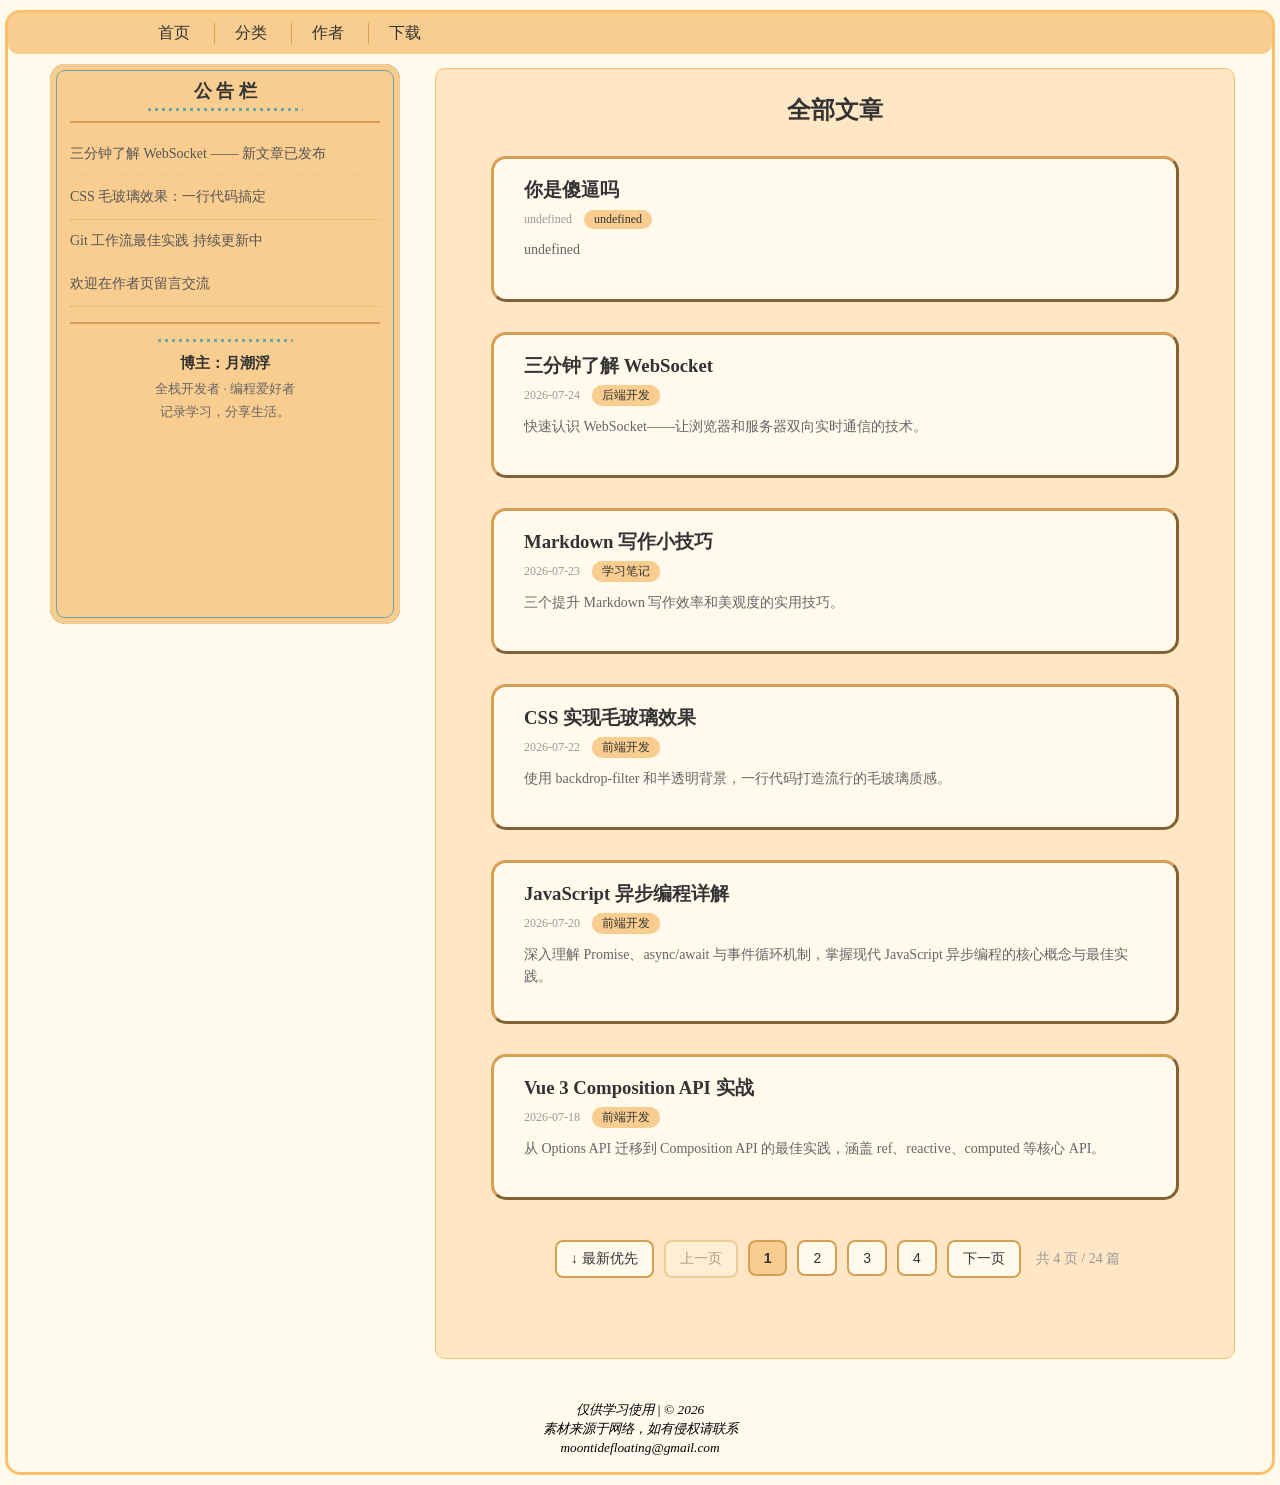
==== index.html @ 4bbd5455 "Add files via upload" ====
<!DOCTYPE html>
<html>
	<head>
		<meta charset="utf-8">
		<meta name="viewport" content="width=device-width, initial-scale=1.0">
		<title>博客</title>
		<link rel="stylesheet" href="123.css" />
	</head>
	<body>
		<!-- ★ JS数据文件：提供全局变量 window.uniBlogData（所有文章数据） -->
		<script src="articles-data.js"></script>
		<!-- ★ 核心逻辑：分页渲染、排序、分类筛选、文章详情 -->
		<script src="main.js"></script>

		<!-- ====== 顶部导航栏（全站共用） ====== -->
		<header>
			<nav>
				<ul class="nav">
					<li class="nav"><a href="./index.html">首页</a></li>
					<li class="nav"><a href="category.html">分类</a></li>
					<li class="nav"><a href="author.html">作者</a></li>
					<li class="nav"><a href="download.html">下载</a></li>
				</ul>
			</nav>
		</header>

		<!-- ====== 左侧边栏：sticky 吸附，展示公告与博主信息 ====== -->
		<article id="zuolan">
			<!-- 栏目标题 -->
			<div class="ceLanBiaoTou">公 告 栏</div>

			<!-- 公告列表 -->
			<ul class="gongGaoList">
				<li class="gongGaoItem">
					<a href="article.html?id=23">三分钟了解 WebSocket —— 新文章已发布</a>
				</li>
				<li class="gongGaoItem">
					<a href="article.html?id=21">CSS 毛玻璃效果：一行代码搞定</a>
				</li>
				<li class="gongGaoItem">
					<a href="article.html?id=1">Git 工作流最佳实践 持续更新中</a>
				</li>
				<li class="gongGaoItem">
					<a href="#">欢迎在作者页留言交流</a>
				</li>
			</ul>

			<!-- 博主简介 -->
			<div class="ceLanJianJie">
				<p>博主：月潮浮</p>
				<p>全栈开发者 · 编程爱好者</p>
				<p>记录学习，分享生活。</p>
			</div>
		</article>

		<!-- ====== 右侧内容区：文章卡片列表 + 分页 ====== -->
		<article id="youlan">
			<!-- 页面标题（由 JS 动态填入"全部文章"或分类名） -->
			<h2 class="pageTitle" style="text-align:center; color:#333; margin-top:20px;"></h2>

			<!-- 6 个文章卡片容器（JS 每次渲染 6 篇，多余的隐藏） -->
			<section class="wenZhang"></section>
			<section class="wenZhang"></section>
			<section class="wenZhang"></section>
			<section class="wenZhang"></section>
			<section class="wenZhang"></section>
			<section class="wenZhang"></section>

			<!-- 分页按钮区（排序、筛选、页码、上下页）由 JS 动态生成 -->
			<div class="fenYeRongQi"></div>
		</article>

		<!-- ====== 底部版权信息（全站共用） ====== -->
		<footer>
			<section>
				<p><small><em>仅供学习使用 | © 2026<br />素材来源于网络，如有侵权请联系<br />moontidefloating@gmail.com</em></small></p>
			</section>
		</footer>
	</body>
</html>
---- 123.css ----
/* ============================================================
 *  博客全局样式表 —— 统一暖橙色主题，所有页面共用
 * ============================================================ */

/* ---------- 1. 页面基座 ---------- */
/* Grid 布局：两端 1fr 平衡 + zuolan(350px) + 间隙(35px) + youlan(自适应≤800px)。
   永不换行——缩放时两侧等距留白，zuolan 和 youlan 始终并排居中 */
body {
	display: grid;
	grid-template-columns: 1fr 5px 350px 35px minmax(300px, 800px) 1fr;
	background-color: #FFFAEC;
	margin: 10px 5px;
	border-width: 3px;
	border-style: solid;
	border-color: #FDC06B;
	border-radius: 15px;
	overflow-x: hidden;
}

/* header / footer / #zhuLan：横跨所有列，消除浏览器默认边距 */
header, footer, #zhuLan {
	grid-column: 1 / -1;
}

header {
	margin: 0;
	padding: 0;
}

/* ---------- 2. 导航栏 ---------- */
nav {
	width: 100%;
	padding: 10px 0;
	border-radius: 10px;
	background-color: #f9cd90;
	box-sizing: border-box;
}

/* 导航列表容器：去掉默认圆点，左缩进 */
ul.nav {
	margin: 0;
	padding-left: 130px;
	list-style: none;
}

/* 导航列表项：横向排列，相邻项之间 1px 分隔线，边缘无缝 */
li.nav {
	padding: 0 20px;
	display: inline-block;
	border: none;
}

li.nav + li.nav {
	border-left: 1px solid #D79F52;
}

/* 全局链接样式 */
a {
	text-decoration: none;
	color: #333333;
}

a:hover {
	color: #D79F52;
}

/* ---------- 3. 左侧 sticky 侧边栏 ---------- */
/* 首页放公告栏，文章页放 TOC 目录 */
#zuolan {
	grid-column: 3;
	grid-row: 2;
	position: sticky;
	top: 15px;
	width: 350px;
	height: 560px;
	margin-top: 10px;
	border-radius: 15px;
	background-color: #f9cd90;
	box-sizing: border-box;
	overflow: hidden;
	box-shadow: inset 0 0 0 6px #f9cd90, inset 0 0 0 7px #6BA5A5;
}

/* 侧边栏头部标题：“公告栏” / “目 录” */
.ceLanBiaoTou {
	text-align: center;
	font-size: 18px;
	font-weight: bold;
	color: #333;
	padding: 15px 0 10px;
	border-bottom: 2px solid #D79F52;
	margin: 0 20px;
	position: relative;
}

.ceLanBiaoTou::after {
	content: '';
	display: block;
	width: 50%;
	height: 3px;
	margin: 5px auto 0;
	background: repeating-linear-gradient(
		90deg,
		#6BA5A5 0, #6BA5A5 3px,
		transparent 3px, transparent 7px
	);
	border-radius: 2px;
}

/* 公告列表 */
.gongGaoList {
	list-style: none;
	padding: 0 20px;
	margin: 10px 0;
}

/* 公告条目 */
.gongGaoItem {
	padding: 10px 0;
	border-bottom: 1px dashed #e8c98a;
}

/* 交替条目：虚线换色 */
.gongGaoItem:nth-child(even) {
	border-bottom-style: dotted;
	border-bottom-color: #c9b870;
}

.gongGaoItem a {
	display: block;
	color: #555;
	font-size: 14px;
	text-decoration: none;
	line-height: 1.6;
	transition: color 0.2s;
}

.gongGaoItem a:hover {
	color: #D79F52;
}

/* 博主简介 */
.ceLanJianJie {
	text-align: center;
	padding: 15px 20px;
	margin: 15px 20px 0;
	border-top: 2px solid #D79F52;
	position: relative;
}

.ceLanJianJie::before {
	content: '';
	display: block;
	width: 50%;
	height: 3px;
	margin: 0 auto 8px;
	background: repeating-linear-gradient(
		90deg,
		#6BA5A5 0, #6BA5A5 3px,
		transparent 3px, transparent 7px
	);
	border-radius: 2px;
}

.ceLanJianJie p {
	font-size: 13px;
	color: #666;
	line-height: 1.8;
	margin: 0;
}

.ceLanJianJie p:first-child {
	font-size: 15px;
	font-weight: bold;
	color: #333;
}

/* ---------- 4. 右侧内容主区域 ---------- */
/* 首页放文章卡片 + 分页，文章页放正文。
   放在 grid 第 5 列（自适应列，宽屏≤800px，缩放时自动伸缩） */
#youlan {
	text-align: center;
	grid-column: 5;
	grid-row: 2;
	margin-top: 14px;
	border-radius: 10px;
	background-color: #FFE7C5;
	padding: 5px;
	padding-bottom: 60px;
	border-width: 1px;
	border-style: solid;
	border-color: #FDC06B;
	box-sizing: border-box;
}

/* ---------- 5. 底部版权 ---------- */
footer {
	text-align: center;
	padding-top: 2%;
}

/* ---------- 6. 文章卡片（首页） ---------- */
.wenZhang {
	margin-top: 30px;
	margin-left: 50px;
	margin-right: 50px;
	min-height: 140px;
	border-radius: 15px;
	background-color: #FFFAEC;
	border-color: #D79F52;
	border-width: 3px;
	border-style: outset;  /* 立体凸起边框效果 */
	overflow: hidden;      /* 防止圆角被内容溢出破坏 */
}

/* ---------- 7. 分页组件 ---------- */
/* 分页按钮容器 */
.fenYeRongQi {
	text-align: center;
	margin-top: 30px;
	padding: 10px 0 20px 0;
}

/* 分页按钮通用样式 */
.fenYeBtn {
	display: inline-block;
	margin: 0 5px;
	padding: 8px 14px;
	border: 2px solid #D79F52;
	border-radius: 8px;
	background-color: #FFFAEC;
	color: #333;
	cursor: pointer;
	font-size: 14px;
	text-decoration: none;
	transition: all 0.2s ease;  /* 悬停过渡动画 */
}

.fenYeBtn:hover {
	background-color: #f9cd90;
}

/* 当前页码高亮 */
.fenYeBtnActive {
	background-color: #f9cd90;
	font-weight: bold;
}

/* 禁用状态（如第一页的"上一页"） */
.fenYeBtn:disabled {
	opacity: 0.4;
	cursor: not-allowed;
}

/* ---------- 8. 文章详情页 ---------- */
/* 文章正文容器 */
.articleNeiRong {
	max-width: 800px;
	margin: 0 auto;
	padding: 20px 40px;
	text-align: left;
}

/* 文章标题 */
.articleNeiRong h1 {
	font-size: 26px;
	color: #333;
	text-align: center;
	margin-bottom: 10px;
}

/* 日期 / 分类 元信息行 */
.articleMeta {
	text-align: center;
	margin-bottom: 30px;
	font-size: 13px;
	color: #999;
}

.articleMeta span {
	margin: 0 10px;
}

/* 文章二级标题（章节标题）：下划线分隔 */
.articleNeiRong h2 {
	font-size: 20px;
	color: #333;
	margin-top: 30px;
	margin-bottom: 10px;
	padding-bottom: 8px;
	border-bottom: 2px solid #f9cd90;
}

/* 文章正文段落：首行缩进两字 */
.articleNeiRong p {
	font-size: 16px;
	color: #444;
	line-height: 1.9;
	text-indent: 2em;
	margin-bottom: 15px;
}

/* ---------- 9. TOC 侧边目录（文章页左侧） ---------- */
/* 目录头部标题 */
.muLuBiaoTou {
	text-align: center;
	font-size: 18px;
	font-weight: bold;
	color: #333;
	padding: 15px 0 10px 0;
	border-bottom: 2px solid #D79F52;
	margin: 0 20px 10px 20px;
}

/* 目录列表容器 */
.toc-list {
	list-style: none;
	padding: 0 20px;
	margin: 0;
	overflow-y: auto;     /* 内容过长时纵向滚动 */
	max-height: 450px;
}

/* 目录项 */
.toc-list li {
	padding: 8px 0;
	border-bottom: 1px dashed #e8d5b7;
}

.toc-list li a {
	display: block;
	color: #555;
	font-size: 14px;
	text-decoration: none;
	transition: color 0.2s;
}

.toc-list li a:hover {
	color: #D79F52;
}

/* 当前阅读章节高亮：加粗 + 左侧竖线 */
.toc-list li a.toc-active {
	color: #D79F52;
	font-weight: bold;
	padding-left: 8px;
	border-left: 3px solid #D79F52;
}

/* ---------- 10. 下载页 ---------- */
/* 全宽内容容器（替代 #youlan，用于分类页 / 作者页 / 下载页） */
#zhuLan {
	margin-left: 35px;
	margin-top: 14px;
	margin-right: 35px;
	border-radius: 10px;
	background-color: #FFE7C5;
	padding: 5px;
	padding-bottom: 60px;
	border-width: 1px;
	border-style: solid;
	border-color: #FDC06B;
	height: auto;
}

/* ---------- 10. 下载页：网盘资源卡片网格 ---------- */
/* 卡片 flex 容器：3 列居中网格 */
.xiaZaiRongQi {
	display: flex;
	flex-wrap: wrap;
	justify-content: center;
	gap: 25px;
	padding: 30px 30px 40px;
}

/* 资源卡片 */
.xiaZaiKaPian {
	width: 300px;
	background-color: #FFFAEC;
	border: 2px solid #e0c88e;
	border-radius: 12px;
	padding: 24px 20px;
	text-align: center;
	transition: all 0.3s;
	display: flex;
	flex-direction: column;
	align-items: center;
}

.xiaZaiKaPian:hover {
	border-color: #D79F52;
	transform: translateY(-4px);
	box-shadow: 0 6px 16px rgba(215, 159, 82, 0.25);
}

/* 卡片图标 */
.kaPianTuBiao {
	font-size: 38px;
	margin-bottom: 10px;
}

/* 卡片标题 */
.kaPianBiaoTi {
	font-size: 17px;
	font-weight: bold;
	color: #333;
	margin: 0 0 10px;
}

/* 卡片描述 */
.kaPianMiaoShu {
	font-size: 13px;
	color: #888;
	margin: 0 0 16px;
	line-height: 1.5;
	flex-grow: 1;
}

/* 网盘标签 */
.wangPanBiaoQian {
	display: inline-block;
	padding: 3px 12px;
	background-color: #f9cd90;
	border-radius: 12px;
	font-size: 12px;
	color: #666;
	margin-bottom: 14px;
}

/* 获取资源按钮 */
.xiaZaiLianJie {
	display: inline-block;
	padding: 8px 32px;
	background: linear-gradient(135deg, #f9cd90, #FDC06B);
	color: #333;
	border: none;
	border-radius: 20px;
	text-decoration: none;
	font-size: 14px;
	font-weight: bold;
	transition: all 0.2s;
}

.xiaZaiLianJie:hover {
	background: linear-gradient(135deg, #D79F52, #e8a040);
	color: #fff;
	box-shadow: 0 3px 10px rgba(215, 159, 82, 0.4);
}

/* ---------- 下载链接弹窗 ---------- */
/* 全屏遮罩：默认隐藏，xianShi 类触发出现 */
.moTaiZhao {
	position: fixed;
	top: 0;
	left: 0;
	width: 100%;
	height: 100%;
	background: rgba(0, 0, 0, 0.4);
	display: flex;
	align-items: center;
	justify-content: center;
	z-index: 1000;
	opacity: 0;
	visibility: hidden;
	transition: opacity 0.2s, visibility 0.2s;
}

.moTaiZhao--xianShi {
	opacity: 1;
	visibility: visible;
}

/* 弹窗本体 */
.moTaiChuang {
	background: #FFFAEC;
	border-radius: 12px;
	width: 420px;
	max-width: 92vw;
	box-shadow: 0 8px 30px rgba(0, 0, 0, 0.25);
	overflow: hidden;
}

/* 弹窗标题栏 */
.moTaiBiaoTou {
	display: flex;
	justify-content: space-between;
	align-items: center;
	padding: 12px 18px;
	background: #f9cd90;
}

.moTaiBiaoTi {
	font-size: 16px;
	font-weight: bold;
	color: #333;
}

.moTaiGuanBi {
	font-size: 24px;
	color: #999;
	cursor: pointer;
	line-height: 1;
	transition: color 0.2s;
}

.moTaiGuanBi:hover {
	color: #333;
}

/* 弹窗内容区 */
.moTaiNeiRong {
	padding: 18px;
	max-height: 55vh;
	overflow-y: auto;
}

/* 链接行 */
.lianJieHang {
	padding: 10px 0;
	border-bottom: 1px dashed #e8d5a8;
}

.lianJieHang:last-child {
	border-bottom: none;
}

.lianJieBiaoQian {
	display: block;
	font-size: 12px;
	color: #888;
	margin-bottom: 3px;
}

.lianJieZhi {
	font-size: 13px;
	color: #555;
	word-break: break-all;
}

/* ---------- 11. 分类页 ---------- */
/* 分类卡片 flex 布局容器 */
.fenLeiRongQi {
	display: flex;
	flex-wrap: wrap;          /* 换行 */
	justify-content: center;  /* 水平居中 */
	gap: 30px;
	padding: 40px 20px;
}

/* 分类卡片 */
.fenLeiKaPian {
	width: 220px;
	height: 160px;
	background-color: #FFFAEC;
	border: 3px solid #D79F52;
	border-radius: 15px;
	cursor: pointer;
	transition: all 0.3s ease;
	display: flex;
	flex-direction: column;
	align-items: center;
	justify-content: center;
	padding: 20px;
}

/* 悬停：上浮 + 投影效果 */
.fenLeiKaPian:hover {
	background-color: #f9cd90;
	transform: translateY(-5px);
	box-shadow: 0 5px 15px rgba(215, 159, 82, 0.4);
}

/* 分类名称 */
.fenLeiKaPian .fenLeiMingCheng {
	font-size: 22px;
	font-weight: bold;
	color: #333333;
	margin-bottom: 10px;
}

/* 分类文章数量 */
.fenLeiKaPian .fenLeiShuLiang {
	font-size: 14px;
	color: #D79F52;
}

/* ---------- 12. 作者页 ---------- */
/* 作者信息卡片容器 */
.zuoZheKaPian {
	max-width: 600px;
	margin: 40px auto;
	background-color: #FFFAEC;
	border: 3px solid #D79F52;
	border-radius: 15px;
	padding: 40px;
	text-align: center;
}

/* 头像：圆形裁剪 */
.zuoZheTouXiang {
	width: 120px;
	height: 120px;
	border-radius: 50%;
	border: 3px solid #f9cd90;
	object-fit: cover;  /* 保证图片不变形填充 */
	margin-bottom: 20px;
}

/* 作者昵称 */
.zuoZheMingZi {
	font-size: 28px;
	font-weight: bold;
	color: #333333;
	margin-bottom: 10px;
}

/* 作者简介 */
.zuoZheMiaoShu {
	font-size: 16px;
	color: #666666;
	line-height: 1.8;
	margin-bottom: 20px;
}

/* 技能标签 flex 容器 */
.biaoQianRongQi {
	display: flex;
	flex-wrap: wrap;
	justify-content: center;
	gap: 10px;
	margin-bottom: 20px;
}

/* 单个技能标签：圆角药丸样式 */
.biaoQian {
	display: inline-block;
	background-color: #f9cd90;
	color: #333333;
	padding: 5px 15px;
	border-radius: 20px;
	font-size: 14px;
}

/* 联系方式 */
.zuoZheLianXi {
	font-size: 14px;
	color: #D79F52;
}

.zuoZheLianXi p {
	margin: 5px 0;
	text-align: center;
}

/* ============================================================
 *  移动端适配 —— 屏幕宽度 ≤ 768px 时生效，PC 布局不受影响
 * ============================================================ */
@media screen and (max-width: 768px) {

	/* ---------- 页面基座：Grid 降级为块级单列 ---------- */
	body {
		display: block;
		margin: 5px 2px;
		border-width: 2px;
		border-radius: 8px;
	}

	/* ---------- 导航栏：居中 + 去掉左侧大缩进 ---------- */
	ul.nav {
		padding-left: 0;
		text-align: center;
	}

	li.nav {
		padding: 0 10px;
		border: none;
		font-size: 14px;
	}

	/* ---------- 左侧侧边栏：全宽，不 sticky，放内容上方 ---------- */
	#zuolan {
		grid-column: auto;
		grid-row: auto;
		position: static;
		width: auto;
		height: auto;
		min-height: 200px;
		margin: 8px;
		border-radius: 10px;
		box-shadow: inset 0 0 0 4px #f9cd90, inset 0 0 0 5px #6BA5A5;
	}

	/* 侧边栏：标题装饰线缩小 */
	.ceLanBiaoTou {
		font-size: 16px;
		padding: 10px 0 8px;
	}

	.ceLanBiaoTou::after {
		height: 2px;
		margin: 4px auto 0;
	}

	/* 侧边栏：公告条目博主信息紧凑排布 */
	.gongGaoItem {
		padding: 8px 0;
	}

	.gongGaoItem a {
		font-size: 13px;
	}

	.ceLanJianJie {
		padding: 10px 15px;
		margin: 10px 15px 0;
	}

	.ceLanJianJie p {
		font-size: 12px;
	}

	.ceLanJianJie::before {
		height: 2px;
		margin: 0 auto 6px;
	}

	/* ---------- 右侧内容区：全宽 ---------- */
	#youlan {
		grid-column: auto;
		grid-row: auto;
		width: auto;
		margin: 8px;
		float: none;
		display: block;
	}

	/* ---------- 全宽容器（分类/作者/下载页）---------- */
	#zhuLan {
		margin: 8px;
	}

	/* ---------- 文章卡片：缩减边距 ---------- */
	.wenZhang {
		margin-left: 10px;
		margin-right: 10px;
		margin-top: 15px;
		min-height: auto;
	}

	/* ---------- 分页按钮：缩小 + 允许换行 ---------- */
	.fenYeBtn {
		padding: 6px 10px;
		font-size: 12px;
		margin: 3px;
	}

	.fenYeRongQi {
		padding: 10px 5px;
	}

	/* ---------- 文章详情页：全宽正文 ---------- */
	.articleNeiRong {
		padding: 10px 15px;
	}

	.articleNeiRong p {
		font-size: 15px;
	}

	/* ---------- TOC 目录：上方折叠显示 ---------- */
	.toc-list {
		max-height: 200px;
	}

	.muLuBiaoTou {
		font-size: 16px;
		padding: 10px 0 8px;
	}

	/* ---------- 下载页：卡片全宽紧凑排列 ---------- */
	.xiaZaiRongQi {
		padding: 20px 10px;
		gap: 15px;
	}

	.xiaZaiKaPian {
		width: 100%;
		max-width: 360px;
		padding: 18px 15px;
	}

	.kaPianTuBiao {
		font-size: 30px;
		margin-bottom: 8px;
	}

	.kaPianBiaoTi {
		font-size: 15px;
		margin-bottom: 6px;
	}

	.kaPianMiaoShu {
		font-size: 12px;
		margin-bottom: 12px;
	}

	.wangPanBiaoQian {
		font-size: 11px;
		padding: 2px 10px;
		margin-bottom: 12px;
	}

	.xiaZaiLianJie {
		font-size: 13px;
		padding: 6px 24px;
	}

	/* 弹窗：全宽留边 */
	.moTaiChuang {
		width: auto;
		margin: 0 10px;
	}

	.moTaiBiaoTou {
		padding: 10px 14px;
	}

	.moTaiBiaoTi {
		font-size: 15px;
	}

	.moTaiNeiRong {
		padding: 14px;
	}

	.lianJieHang {
		padding: 8px 0;
	}

	.lianJieZhi {
		font-size: 12px;
	}

	/* ---------- 分类页：卡片全宽 ---------- */
	.fenLeiRongQi {
		padding: 20px 10px;
		gap: 15px;
	}

	.fenLeiKaPian {
		width: 100%;
		max-width: 320px;
		height: auto;
		min-height: 100px;
		padding: 15px;
	}

	/* ---------- 作者页：卡片全宽 + 头像缩小 ---------- */
	.zuoZheKaPian {
		margin: 15px 8px;
		padding: 20px;
	}

	.zuoZheTouXiang {
		width: 80px;
		height: 80px;
	}

	.zuoZheMingZi {
		font-size: 22px;
	}

	.zuoZheMiaoShu {
		font-size: 14px;
		line-height: 1.6;
	}

	.biaoQian {
		font-size: 12px;
		padding: 4px 10px;
	}

	/* ---------- 底部版权：缩小 ---------- */
	footer {
		font-size: 12px;
		padding: 15px 5px;
	}
}
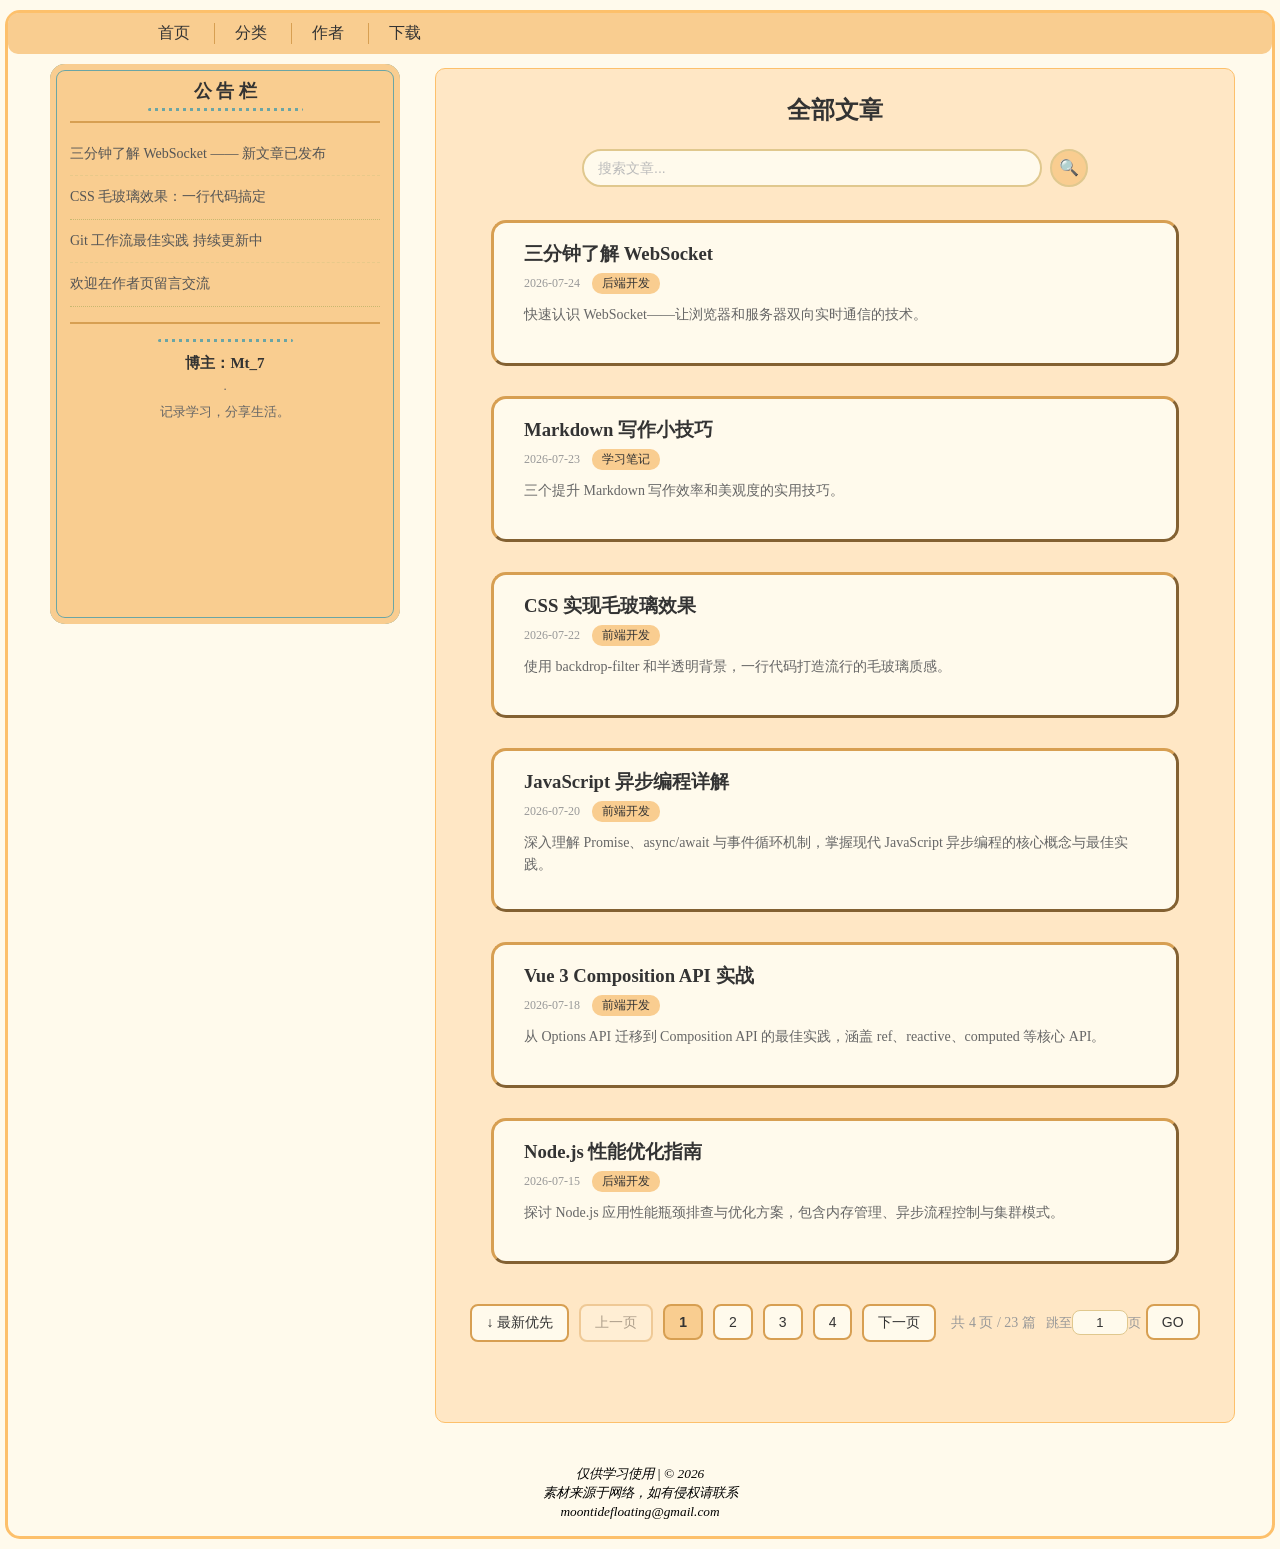
==== commit fe6997a0: "Add files via upload" ====
--- a/index.html
+++ b/index.html
@@ -3,15 +3,24 @@
 	<head>
 		<meta charset="utf-8">
 		<meta name="viewport" content="width=device-width, initial-scale=1.0">
-		<title>博客</title>
-		<link rel="stylesheet" href="123.css" />
+		<title>温知小筑-首页</title>
+		<link rel="stylesheet" href="123.css" />
+		<link rel="icon" type="image/png" href="logo.png" />
+		<style>
+			.souSuoRongQi{display:flex!important;align-items:center;justify-content:center;gap:8px;margin:15px 50px 5px;min-height:44px}
+			.souSuoShuRuBox{position:relative;flex:1;max-width:460px}
+			.souSuoShuRu{width:100%;padding:9px 34px 9px 14px;border:2px solid #e0c88e;border-radius:20px;background:#FFFAEC;font-size:14px;color:#333;outline:none;box-sizing:border-box}
+			.souSuoAnNiu{width:38px;height:38px;flex-shrink:0;border:2px solid #e0c88e;border-radius:50%;background:#f9cd90;font-size:16px;cursor:pointer;display:flex;align-items:center;justify-content:center}
+			.souSuoQingChu{position:absolute;right:6px;top:50%;transform:translateY(-50%);font-size:18px;color:#bbb;background:none;border:none;cursor:pointer;display:none}
+			.souSuoXiaLa{display:none;position:absolute;top:100%;left:0;right:0;margin-top:4px;list-style:none;background:#FFFAEC;border:1px solid #e0c88e;border-radius:10px;z-index:100;max-height:210px;overflow-y:auto;overflow-x:auto}
+			.souSuoXiaLa--keJian{display:block}
+			.souSuoGaoLiang{color:#D79F52;font-weight:bold}
+			.souSuoBiaoTi{color:#333;font-weight:700}
+			.souSuoZhangJie{color:#666;font-size:13px;padding-left:8px}
+			.souSuoShangXiaWen{color:#999;font-size:12px;padding-left:16px}
+		</style>
 	</head>
 	<body>
-		<!-- ★ JS数据文件：提供全局变量 window.uniBlogData（所有文章数据） -->
-		<script src="articles-data.js"></script>
-		<!-- ★ 核心逻辑：分页渲染、排序、分类筛选、文章详情 -->
-		<script src="main.js"></script>
-
 		<!-- ====== 顶部导航栏（全站共用） ====== -->
 		<header>
 			<nav>
@@ -47,8 +56,8 @@
 
 			<!-- 博主简介 -->
 			<div class="ceLanJianJie">
-				<p>博主：月潮浮</p>
-				<p>全栈开发者 · 编程爱好者</p>
+				<p>博主：Mt_7</p>
+				<p> · </p>
 				<p>记录学习，分享生活。</p>
 			</div>
 		</article>
@@ -56,8 +65,18 @@
 		<!-- ====== 右侧内容区：文章卡片列表 + 分页 ====== -->
 		<article id="youlan">
 			<!-- 页面标题（由 JS 动态填入"全部文章"或分类名） -->
-			<h2 class="pageTitle" style="text-align:center; color:#333; margin-top:20px;"></h2>
-
+			<h2 class="pageTitle" style="text-align:center; color:#333; margin-top:20px;"></h2>
+
+			<!-- 搜索栏：按关键词过滤文章 -->
+			<div class="souSuoRongQi">
+				<div class="souSuoShuRuBox">
+					<input type="text" id="searchInput" class="souSuoShuRu" placeholder="搜索文章..." autocomplete="off" />
+					<button id="searchClear" class="souSuoQingChu" title="清除搜索">&times;</button>
+					<ul class="souSuoXiaLa" id="searchSuggest"></ul>
+				</div>
+				<button id="searchBtn" class="souSuoAnNiu" title="搜索">🔍</button>
+			</div>
+
 			<!-- 6 个文章卡片容器（JS 每次渲染 6 篇，多余的隐藏） -->
 			<section class="wenZhang"></section>
 			<section class="wenZhang"></section>
@@ -76,5 +95,9 @@
 				<p><small><em>仅供学习使用 | © 2026<br />素材来源于网络，如有侵权请联系<br />moontidefloating@gmail.com</em></small></p>
 			</section>
 		</footer>
+
+		<!-- ★ JS 数据文件 + 核心逻辑：底部加载 + defer，确保 DOM 就绪后执行 -->
+		<script src="articles-data.js" defer></script>
+		<script src="main.js" defer></script>
 	</body>
 </html>
--- a/123.css
+++ b/123.css
@@ -193,6 +193,160 @@
 	box-sizing: border-box;
 }
 
+/* ---------- 搜索栏 ---------- */
+.souSuoRongQi {
+	display: flex !important;
+	align-items: center;
+	justify-content: center;
+	gap: 8px;
+	margin: 15px 50px 5px;
+	width: auto;
+	height: auto;
+	visibility: visible;
+	opacity: 1;
+}
+
+/* 输入框包装器：absolute 定位 × 按钮的基准 */
+.souSuoShuRuBox {
+	position: relative;
+	flex: 1;
+	max-width: 460px;
+}
+
+.souSuoShuRu {
+	width: 100%;
+	padding: 9px 34px 9px 14px;
+	border: 2px solid #e0c88e;
+	border-radius: 20px;
+	background-color: #FFFAEC;
+	font-size: 14px;
+	color: #333;
+	outline: none;
+	transition: border-color 0.2s;
+	box-sizing: border-box;
+}
+
+.souSuoShuRu:focus {
+	border-color: #D79F52;
+}
+
+.souSuoShuRu::placeholder {
+	color: #bbb;
+}
+
+/* 清空 × 按钮（覆盖在输入框右端） */
+.souSuoQingChu {
+	position: absolute;
+	right: 6px;
+	top: 50%;
+	transform: translateY(-50%);
+	font-size: 18px;
+	color: #bbb;
+	background: none;
+	border: none;
+	cursor: pointer;
+	padding: 0 6px;
+	line-height: 1;
+	display: none;
+	transition: color 0.2s;
+}
+
+.souSuoQingChu:hover {
+	color: #999;
+}
+
+.souSuoQingChu--keJian {
+	display: block;
+}
+
+/* 搜索按钮 */
+.souSuoAnNiu {
+	width: 38px;
+	height: 38px;
+	border: 2px solid #e0c88e;
+	border-radius: 50%;
+	background-color: #f9cd90;
+	font-size: 16px;
+	cursor: pointer;
+	display: flex;
+	align-items: center;
+	justify-content: center;
+	transition: all 0.2s;
+	flex-shrink: 0;
+	padding: 0;
+}
+
+.souSuoAnNiu:hover {
+	background-color: #D79F52;
+	border-color: #D79F52;
+	box-shadow: 0 2px 8px rgba(215, 159, 82, 0.35);
+}
+
+/* 搜索候选人下拉浮层 */
+.souSuoXiaLa {
+	display: none;
+	position: absolute;
+	top: 100%;
+	left: 0;
+	right: 0;
+	margin-top: 4px;
+	padding: 6px 0;
+	list-style: none;
+	background: #FFFAEC;
+	border: 1px solid #e0c88e;
+	border-radius: 10px;
+	box-shadow: 0 4px 14px rgba(0, 0, 0, 0.12);
+	z-index: 100;
+	max-height: 210px;
+	overflow-y: auto;
+	overflow-x: auto;
+}
+
+.souSuoXiaLa--keJian {
+	display: block;
+}
+
+/* 下拉条目 */
+.souSuoHouXuan {
+	padding: 8px 14px;
+	font-size: 14px;
+	color: #555;
+	cursor: pointer;
+	transition: background-color 0.15s;
+	white-space: nowrap;
+}
+
+.souSuoHouXuan:hover,
+.souSuoHouXuan--xuanZhong {
+	background-color: #ffe7c5;
+}
+
+/* 下拉文章标题 */
+.souSuoBiaoTi {
+	color: #333;
+	font-weight: 700;
+}
+
+/* 下拉匹配章节标题 */
+.souSuoZhangJie {
+	color: #666;
+	font-size: 13px;
+	padding-left: 8px;
+}
+
+/* 下拉上下文摘要 */
+.souSuoShangXiaWen {
+	color: #999;
+	font-size: 12px;
+	padding-left: 16px;
+}
+
+/* 匹配高亮文本 */
+.souSuoGaoLiang {
+	color: #D79F52;
+	font-weight: bold;
+}
+
 /* ---------- 5. 底部版权 ---------- */
 footer {
 	text-align: center;
@@ -250,6 +404,32 @@
 .fenYeBtn:disabled {
 	opacity: 0.4;
 	cursor: not-allowed;
+}
+
+/* 页码跳转输入框 */
+.fenYeTiaoZhuan {
+	width: 42px;
+	padding: 4px 6px;
+	border: 1px solid #e0c88e;
+	border-radius: 8px;
+	background-color: #FFFAEC;
+	font-size: 13px;
+	color: #333;
+	text-align: center;
+	outline: none;
+	transition: border-color 0.2s;
+	-moz-appearance: textfield;
+}
+
+.fenYeTiaoZhuan:focus {
+	border-color: #D79F52;
+}
+
+/* 隐藏 number 输入框的上下箭头（Chrome / Safari） */
+.fenYeTiaoZhuan::-webkit-inner-spin-button,
+.fenYeTiaoZhuan::-webkit-outer-spin-button {
+	-webkit-appearance: none;
+	margin: 0;
 }
 
 /* ---------- 8. 文章详情页 ---------- */
@@ -734,6 +914,45 @@
 		display: block;
 	}
 
+	/* 搜索栏：窄屏紧凑 */
+	.souSuoRongQi {
+		margin: 12px 10px 5px;
+		gap: 6px;
+	}
+
+	.souSuoShuRuBox {
+		max-width: none;
+	}
+
+	.souSuoShuRu {
+		font-size: 13px;
+		padding: 8px 30px 8px 12px;
+	}
+
+	.souSuoQingChu {
+		right: 4px;
+		font-size: 16px;
+	}
+
+	.souSuoAnNiu {
+		width: 34px;
+		height: 34px;
+		font-size: 14px;
+	}
+
+	.souSuoXiaLa {
+		max-height: 180px;
+	}
+
+	.souSuoHouXuan {
+		font-size: 13px;
+		padding: 7px 12px;
+	}
+
+	.souSuoShangXiaWen {
+		font-size: 11px;
+	}
+
 	/* ---------- 全宽容器（分类/作者/下载页）---------- */
 	#zhuLan {
 		margin: 8px;
@@ -758,6 +977,12 @@
 		padding: 10px 5px;
 	}
 
+	.fenYeTiaoZhuan {
+		width: 34px;
+		font-size: 12px;
+		padding: 3px 4px;
+	}
+
 	/* ---------- 文章详情页：全宽正文 ---------- */
 	.articleNeiRong {
 		padding: 10px 15px;
